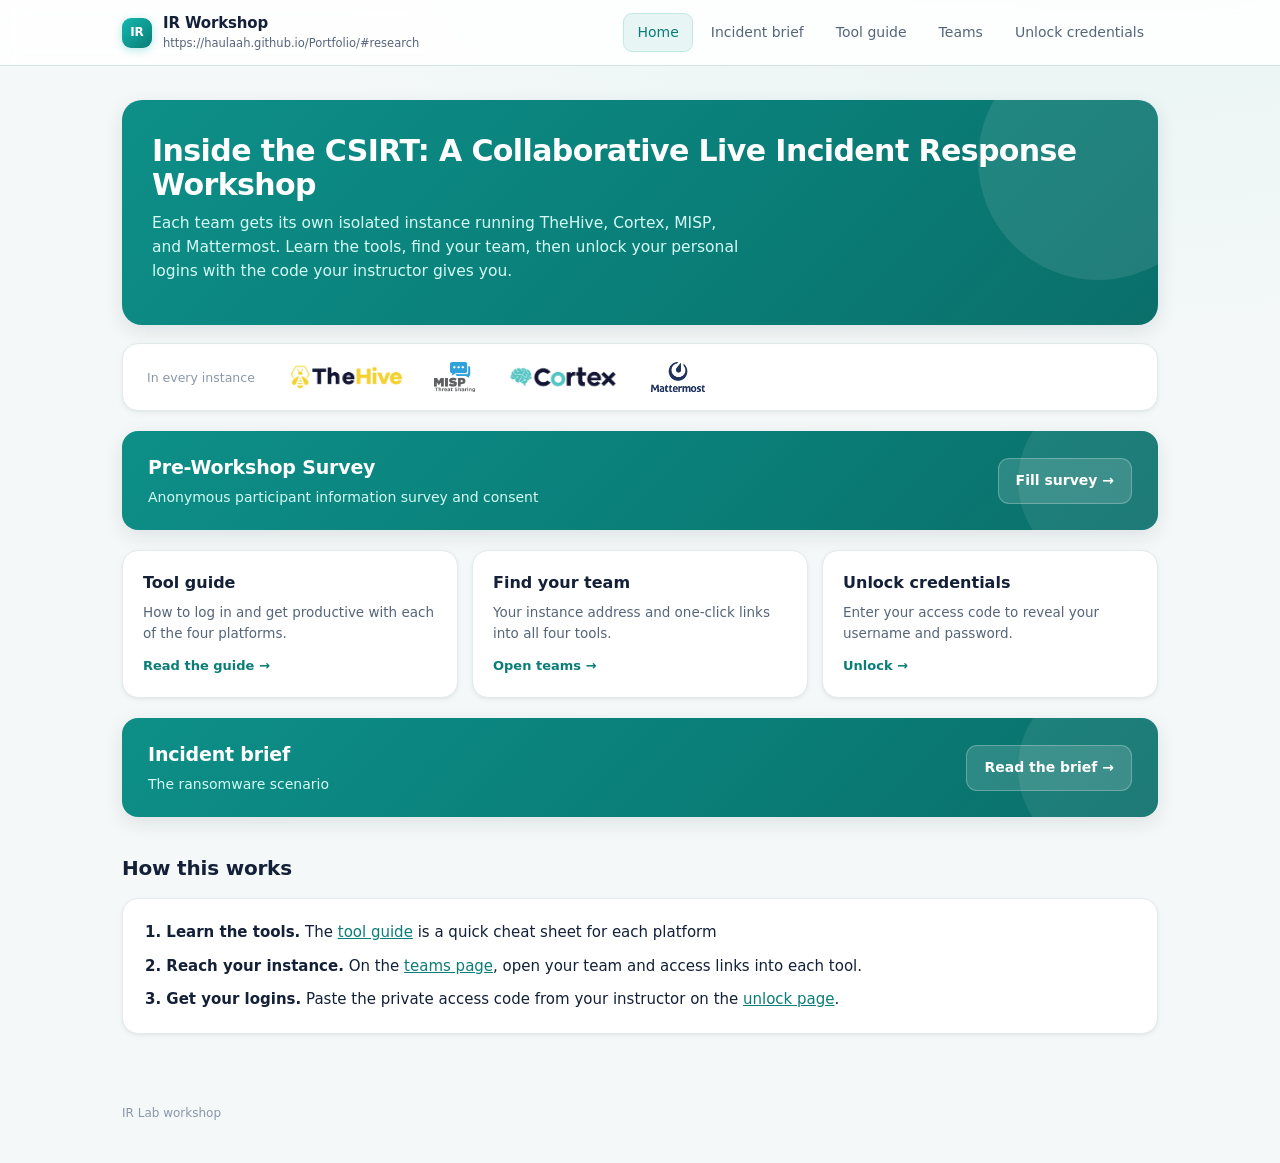
==== ir-workshop/index.html @ c76a2231 "Update index.html" ====
<!doctype html><html lang="en"><head>
<meta charset="utf-8"><meta name="viewport" content="width=device-width, initial-scale=1">
<title>Home · IR Lab</title>
<link rel="stylesheet" href="assets/app.css">
</head><body>
<svg width="0" height="0" style="position:absolute"><defs>
<g id="i-copy"><rect x="9" y="9" width="11" height="11" rx="2" fill="none" stroke="currentColor" stroke-width="1.6"/><path d="M5 15V5a2 2 0 0 1 2-2h8" fill="none" stroke="currentColor" stroke-width="1.6"/></g>
<g id="i-ext"><path d="M14 4h6v6M20 4l-9 9M18 13v5a2 2 0 0 1-2 2H6a2 2 0 0 1-2-2V8a2 2 0 0 1 2-2h5" fill="none" stroke="currentColor" stroke-width="1.6"/></g>
</defs></svg>
<header class="top"><div class="top-in">
  <a class="brand" href="index.html"><span class="mk">IR</span>
    <div>IR Workshop<small>https://haulaah.github.io/Portfolio/#research</small></div></a>
  <nav class="nav"><a href="index.html" class="on">Home</a><a href="brief.html" class="">Incident brief</a><a href="guide.html" class="">Tool guide</a><a href="teams.html" class="">Teams</a><a href="unlock.html" class="">Unlock credentials</a></nav>
</div></header>
<main class="wrap">
<div class="hero">
  <h1>Inside the CSIRT: A Collaborative Live Incident Response Workshop</h1>
  <p class="lead">Each team gets its own isolated instance running TheHive, Cortex, MISP, and Mattermost. Learn the tools, find your team, then unlock your personal logins with the code your instructor gives you.</p>
</div>
<div class="logostrip"><span class="ls-label">In every instance</span><img src="assets/logos/thehive.png" alt="TheHive"><img src="assets/logos/misp.png" alt="MISP"><img src="assets/logos/cortex.png" alt="Cortex"><img src="assets/logos/mattermost.webp" alt="Mattermost"></div>
<a class="brief-banner" href="https://docs.google.com/forms/d/e/1FAIpQLSd-Os0La--dAnZPZ1Aqywe9yTbO_Ecvh_kbhk8vtULIq2mbrw/viewform">
  <div class="bb-text"><h3>Pre-Workshop Survey</h3><p>Anonymous participant information survey and consent </p></div>
  <span class="bb-cta">Fill survey →</span>
</a>
<div class="tiles3">
  <a class="navtile" href="guide.html"><h3>Tool guide</h3><p>How to log in and get productive with each of the four platforms.</p><span class="go">Read the guide →</span></a>
  <a class="navtile" href="teams.html"><h3>Find your team</h3><p>Your instance address and one-click links into all four tools.</p><span class="go">Open teams →</span></a>
  <a class="navtile" href="unlock.html"><h3>Unlock credentials</h3><p>Enter your access code to reveal your username and password.</p><span class="go">Unlock →</span></a>
</div>
<a class="brief-banner" href="brief.html">
  <div class="bb-text"><h3>Incident brief</h3><p>The ransomware scenario</p></div>
  <span class="bb-cta">Read the brief →</span>
</a>
<h2>How this works</h2>
<div class="card">
<p style="margin:0 0 10px"><b>1. Learn the tools.</b> The <a href="guide.html" style="color:var(--teal-ink)">tool guide</a> is a quick cheat sheet for each platform </p>
<p style="margin:0 0 10px"><b>2. Reach your instance.</b> On the <a href="teams.html" style="color:var(--teal-ink)">teams page</a>, open your team and access links into each tool.</p>
<p style="margin:0"><b>3. Get your logins.</b> Paste the private access code from your instructor on the <a href="unlock.html" style="color:var(--teal-ink)">unlock page</a>.</p>
</div></main>
<footer class="foot">IR Lab workshop </footer>
<script>
document.addEventListener('click',function(e){
 var b=e.target.closest('.btn-copy'); if(b){var t=b.getAttribute('data-copy');
  var d=function(){b.classList.add('done');setTimeout(function(){b.classList.remove('done')},1000)};
  if(navigator.clipboard&&navigator.clipboard.writeText){navigator.clipboard.writeText(t).then(d).catch(f)}else f();
  function f(){var a=document.createElement('textarea');a.value=t;a.style.position='fixed';a.style.opacity=0;
   document.body.appendChild(a);a.select();try{document.execCommand('copy');d()}catch(_){}document.body.removeChild(a)}
  return}
 var r=e.target.closest('.reveal'); if(r){var s=r.parentNode.querySelector('.secret');if(s){s.classList.toggle('show');
  r.textContent=s.classList.contains('show')?'Hide':'Show'}}
});
</script></body></html>
---- ir-workshop/assets/app.css ----
:root{
 --bg:#f4f8f8;--panel:#ffffff;--ink:#132038;--mut:#566579;--mut2:#8a97a8;
 --line:#e2ecea;--line2:#d3e3e0;
 --teal:#14b8b0;--teal-ink:#0a7d77;--teal-btn:#0c8078;--teal-tint:#e7f6f4;
 --warn:#b5451b;--ok:#16a34a;
 --shadow:0 1px 2px rgba(19,32,56,.04),0 2px 6px rgba(19,32,56,.05);
 --shadow2:0 6px 20px rgba(19,32,56,.10);
 --mono:ui-monospace,SFMono-Regular,"SF Mono",Menlo,Consolas,monospace;
 --sans:-apple-system,BlinkMacSystemFont,"Segoe UI",Inter,Roboto,system-ui,sans-serif;}
*{box-sizing:border-box}html{scroll-behavior:smooth}
body{margin:0;background:
 radial-gradient(900px 500px at 88% -12%,#d8f1ee80,transparent),var(--bg);
 color:var(--ink);font-family:var(--sans);font-size:15px;line-height:1.55;-webkit-font-smoothing:antialiased}
a{color:inherit}code{font-family:var(--mono)}
.top{position:sticky;top:0;z-index:30;background:#ffffffdd;backdrop-filter:blur(10px);border-bottom:1px solid var(--line2)}
.top-in{max-width:1080px;margin:0 auto;padding:12px 22px;display:flex;align-items:center;gap:22px;flex-wrap:wrap}
.brand{display:flex;align-items:center;gap:11px;text-decoration:none;font-weight:680;letter-spacing:-.01em;color:var(--ink)}
.brand .mk{width:30px;height:30px;border-radius:9px;display:grid;place-items:center;background:linear-gradient(135deg,#14b8b0,#0a7d77);color:#fff;font-size:12px;font-weight:700;box-shadow:0 2px 8px #14b8b055}
.brand small{display:block;font-weight:500;color:var(--mut);font-size:11.5px;letter-spacing:0}
.nav{display:flex;gap:4px;margin-left:auto;flex-wrap:wrap}
.nav a{padding:8px 13px;border-radius:9px;text-decoration:none;color:var(--mut);font-size:14px;border:1px solid transparent}
.nav a:hover{color:var(--ink);background:#eef4f3}
.nav a.on{color:var(--teal-ink);background:var(--teal-tint);border-color:#c3e8e3}
.wrap{max-width:1080px;margin:0 auto;padding:34px 22px 70px}
.foot{max-width:1080px;margin:0 auto;padding:0 22px 40px;color:var(--mut2);font-size:12px}
h1{font-size:30px;letter-spacing:-.02em;margin:0 0 10px;font-weight:720;line-height:1.12}
h2{font-size:20px;letter-spacing:-.01em;margin:36px 0 14px;font-weight:680}
.lead{color:var(--mut);max-width:66ch;margin:0 0 8px;font-size:15.5px}
.card{background:var(--panel);border:1px solid var(--line);border-radius:16px;padding:22px;box-shadow:var(--shadow)}
.mono{font-family:var(--mono);font-size:13px;word-break:break-all}
.btn-copy{display:inline-grid;place-items:center;width:24px;height:24px;margin-left:4px;border-radius:6px;background:#fff;border:1px solid var(--line2);color:var(--mut);cursor:pointer;transition:.12s;vertical-align:middle}
.btn-copy:hover{color:var(--teal-ink);border-color:var(--teal)}.btn-copy.done{color:#fff;background:var(--ok);border-color:var(--ok)}
.pill{display:inline-flex;align-items:center;gap:6px;padding:5px 11px;border-radius:20px;background:#fff;border:1px solid var(--line2);font-size:12.5px;color:var(--mut)}
.warnbar{border:1px solid #f0d3c4;background:#fdf4ee;border-radius:12px;padding:14px 16px;color:#7a4a2f;font-size:13.5px;margin:0 0 26px}
.warnbar b{color:var(--warn)}
/* hero + home */
.hero{background:linear-gradient(135deg,#0d8f88,#0a7d77 60%,#0b6f6a);color:#eafffb;border-radius:20px;padding:34px 30px;box-shadow:var(--shadow2);position:relative;overflow:hidden}
.hero::after{content:"";position:absolute;right:-60px;top:-60px;width:240px;height:240px;border-radius:50%;background:#ffffff18}
.hero h1{color:#fff}.hero .lead{color:#d4fbf5;max-width:60ch}
.stats{display:flex;gap:30px;margin-top:22px;flex-wrap:wrap}
.stat b{display:block;font-size:26px;font-family:var(--mono);letter-spacing:-.02em;color:#fff}
.stat span{font-size:12px;color:#bff1ea}
.logostrip{display:flex;align-items:center;gap:30px;flex-wrap:wrap;background:#fff;border:1px solid var(--line);border-radius:16px;padding:18px 24px;margin-top:18px;box-shadow:var(--shadow)}
.logostrip img{height:30px;width:auto}
.logostrip .ls-label{font-size:12.5px;color:var(--mut2);margin-right:4px}
.tiles3{display:grid;grid-template-columns:repeat(3,1fr);gap:14px;margin-top:20px}
@media(max-width:800px){.tiles3{grid-template-columns:1fr}}
.navtile{display:block;text-decoration:none;background:var(--panel);border:1px solid var(--line);border-radius:16px;padding:20px;transition:.14s;box-shadow:var(--shadow)}
.navtile:hover{border-color:var(--teal);transform:translateY(-2px);box-shadow:var(--shadow2)}
.navtile h3{margin:0 0 6px;font-size:16px}.navtile p{margin:0;color:var(--mut);font-size:13.5px}
.navtile .go{color:var(--teal-ink);font-size:13px;margin-top:12px;display:inline-flex;align-items:center;gap:6px;font-weight:600}
/* guide */
.tool{border:1px solid var(--line);border-radius:16px;padding:22px;margin:14px 0;position:relative;overflow:hidden;background:var(--panel);box-shadow:var(--shadow)}
.tool::before{content:"";position:absolute;left:0;top:0;bottom:0;width:4px;background:var(--accent)}
.tool-h{display:flex;align-items:center;gap:14px;flex-wrap:wrap;margin-bottom:6px}
.tlogo{height:38px;width:auto;display:block}
.tool-h .port{font-family:var(--mono);font-size:12px;color:var(--mut2)}
.tool-h .tag{margin-left:auto;font-size:12px;color:var(--teal-ink);background:var(--teal-tint);border:1px solid #c3e8e3;padding:4px 11px;border-radius:20px}
.tool .desc{color:var(--mut);margin:8px 0 15px;max-width:70ch}
.steps{list-style:none;padding:0;margin:0;counter-reset:s}
.steps li{counter-increment:s;position:relative;padding:8px 0 8px 36px;border-bottom:1px solid var(--line);font-size:14px}
.steps li:last-child{border-bottom:0}
.steps li::before{content:counter(s);position:absolute;left:0;top:7px;width:23px;height:23px;border-radius:7px;background:var(--teal-tint);border:1px solid #c3e8e3;color:var(--teal-ink);font-family:var(--mono);font-size:12px;display:grid;place-items:center;font-weight:600}
.tips{margin:14px 0 0;padding:12px 14px;background:#f6faf9;border:1px solid var(--line);border-radius:10px;font-size:13px;color:var(--mut)}
.tips b{color:var(--ink)}
/* teams */
.grid{display:grid;grid-template-columns:repeat(3,1fr);gap:13px}
@media(max-width:820px){.grid{grid-template-columns:repeat(2,1fr)}}
@media(max-width:520px){.grid{grid-template-columns:1fr}}
.tcard{display:block;text-decoration:none;background:var(--panel);border:1px solid var(--line);border-radius:14px;padding:16px;transition:.14s;box-shadow:var(--shadow)}
.tcard:hover{border-color:var(--teal);transform:translateY(-2px);box-shadow:var(--shadow2)}
.tcard .nm{font-family:var(--mono);font-size:17px;font-weight:650;display:flex;align-items:center;gap:9px;color:var(--ink)}
.tcard .live{width:8px;height:8px;border-radius:50%;background:var(--ok);box-shadow:0 0 0 3px #16a34a22}
.tcard .ip{font-family:var(--mono);font-size:12.5px;color:var(--teal-ink);margin-top:9px}
.tcard .rg{font-size:12px;color:var(--mut2);margin-top:3px}
/* team detail + unlock links */
.toollinks{display:grid;grid-template-columns:repeat(2,1fr);gap:11px;margin-top:18px}
@media(max-width:560px){.toollinks{grid-template-columns:1fr}}
.tl{display:flex;align-items:center;gap:14px;text-decoration:none;background:var(--panel);border:1px solid var(--line);border-radius:12px;padding:14px 16px;transition:.14s;box-shadow:var(--shadow)}
.tl:hover{border-color:var(--accent);transform:translateY(-1px);box-shadow:var(--shadow2)}
.tl-logo{height:22px;width:auto;flex:0 0 auto}
.tl .tu{font-family:var(--mono);font-size:12px;color:var(--mut)}
.tl .arrow{margin-left:auto;color:var(--mut2)}
.roster{margin-top:24px;border:1px solid var(--line);border-radius:14px;overflow:hidden;box-shadow:var(--shadow)}
.roster table{width:100%;border-collapse:collapse;font-size:13.5px;background:#fff}
.roster th,.roster td{text-align:left;padding:10px 14px;border-bottom:1px solid var(--line)}
.roster th{background:#f6faf9;color:var(--mut);font-weight:650;font-size:12px}
.roster tr:last-child td{border-bottom:0}
.roster .num{font-family:var(--mono);color:var(--teal-ink)}
.r-admin{color:#b7791f;font-weight:600}.r-read{color:#2f6bd8}.r-member{color:var(--mut)}
.back{display:inline-flex;align-items:center;gap:7px;color:var(--mut);text-decoration:none;font-size:13px;margin-bottom:14px}
.back:hover{color:var(--teal-ink)}
/* unlock */
.unlock-box{max-width:540px}
.field{display:flex;gap:9px;margin-top:16px}
.field input{flex:1;padding:13px 15px;border-radius:11px;background:#fff;border:1px solid var(--line2);color:var(--ink);font-family:var(--mono);font-size:15px;letter-spacing:.04em;outline:none}
.field input:focus{border-color:var(--teal);box-shadow:0 0 0 3px #14b8b033}
.field button{padding:13px 22px;border-radius:11px;background:var(--teal-btn);border:1px solid var(--teal-btn);color:#fff;font-weight:650;font-size:14px;cursor:pointer;transition:.12s}
.field button:hover{background:#0a6f68}.field button:disabled{opacity:.55;cursor:default}
.err{color:var(--warn);font-size:13px;margin-top:10px;min-height:18px}
.result{margin-top:26px}
.who{display:flex;align-items:center;gap:13px;margin-bottom:16px}
.who .av{width:48px;height:48px;border-radius:12px;display:grid;place-items:center;font-family:var(--mono);font-weight:650;background:var(--teal-tint);border:1px solid #c3e8e3;color:var(--teal-ink);font-size:16px}
.who .nm2{font-size:19px;font-weight:700}.who .sub2{color:var(--mut);font-size:13px}
.credrow{display:flex;align-items:center;gap:10px;flex-wrap:wrap;padding:11px 0;border-bottom:1px solid var(--line)}
.credrow .k{flex:0 0 96px;font-size:12px;color:var(--mut2)}
.credtool{border:1px solid var(--line);border-radius:12px;padding:15px;margin-top:11px;position:relative;background:#fff;box-shadow:var(--shadow)}
.credtool::before{content:"";position:absolute;left:0;top:0;bottom:0;width:4px;background:var(--accent);border-radius:4px 0 0 4px}
.credtool .ch{display:flex;align-items:center;gap:10px;margin-bottom:10px}
.ct-logo{height:22px;width:auto}.credtool .ch .role{margin-left:auto;font-size:12px}
.credtool a.open{font-family:var(--mono);font-size:12px;color:var(--teal-ink);text-decoration:none}
.credtool a.open:hover{text-decoration:underline}
.secret{font-family:var(--mono);font-size:14px;color:var(--ink)}
.secret .dots{letter-spacing:2px;color:var(--mut2)}.secret .val{display:none}.secret.show .dots{display:none}.secret.show .val{display:inline}
.reveal{background:#fff;border:1px solid var(--line2);color:var(--mut);border-radius:6px;padding:3px 10px;font-size:12px;cursor:pointer}
.reveal:hover{color:var(--teal-ink);border-color:var(--teal)}
.hidden{display:none!important}
.jump{display:flex;gap:8px;flex-wrap:wrap;margin:16px 0 4px}
.jump a{text-decoration:none}.jump a:hover{border-color:var(--teal);color:var(--teal-ink)}
.sees{list-style:none;padding:0;margin:8px 0 0}
.sees li{position:relative;padding:7px 0 7px 24px;border-bottom:1px solid var(--line);font-size:14px}
.sees li:last-child{border-bottom:0}
.sees li::before{content:"";position:absolute;left:3px;top:14px;width:8px;height:8px;border-radius:2px;background:var(--teal);transform:rotate(45deg)}
.timeline{position:relative;margin:10px 0 0;padding-left:24px}
.timeline::before{content:"";position:absolute;left:7px;top:8px;bottom:8px;width:2px;background:var(--line2)}
.ev{position:relative;padding:13px 0;border-bottom:1px solid var(--line)}
.ev:last-child{border-bottom:0}
.ev::before{content:"";position:absolute;left:-21px;top:17px;width:11px;height:11px;border-radius:50%;background:#fff;border:2px solid var(--teal)}
.ev.crit::before{border-color:var(--warn)}
.ev .t{font-family:var(--mono);font-size:12.5px;color:var(--teal-ink)}
.ev.crit .t{color:var(--warn)}
.ev .row{display:flex;gap:7px;flex-wrap:wrap;align-items:center;margin:5px 0}
.ev .host{font-family:var(--mono);font-size:11.5px;background:#eef2f7;border:1px solid #dbe3ec;color:#31405a;padding:2px 8px;border-radius:20px}
.ev .type{font-size:11.5px;background:var(--teal-tint);border:1px solid #c3e8e3;color:var(--teal-ink);padding:2px 8px;border-radius:20px}
.ev.crit .type{background:#fdf0ea;border-color:#f0d3c4;color:var(--warn)}
.ev .ind{font-family:var(--mono);font-size:12px;color:var(--ink);background:#fff;border:1px dashed var(--line2);padding:2px 8px;border-radius:6px}
.ev .d{color:var(--mut);font-size:13.5px}
.phases{display:flex;gap:8px;flex-wrap:wrap;margin:12px 0 0}
.phase{font-size:12.5px;color:var(--teal-ink);background:var(--teal-tint);border:1px solid #c3e8e3;padding:5px 12px;border-radius:20px;font-weight:600}
.blist{margin:6px 0 0;padding-left:18px;color:var(--mut);font-size:14px}.blist li{margin:5px 0}
.mono-cell{font-family:var(--mono);font-size:12.5px;color:var(--ink);word-break:break-all}
.brief-banner{display:flex;align-items:center;justify-content:space-between;gap:20px;flex-wrap:wrap;text-decoration:none;margin-top:20px;padding:22px 26px;border-radius:16px;background:linear-gradient(135deg,#0d8f88,#0a7d77 60%,#0b6f6a);color:#eafffb;box-shadow:var(--shadow2);position:relative;overflow:hidden;transition:.14s}
.brief-banner::after{content:"";position:absolute;right:-40px;top:-40px;width:180px;height:180px;border-radius:50%;background:#ffffff14}
.brief-banner:hover{transform:translateY(-2px)}
.brief-banner .bb-text{position:relative;z-index:1}
.brief-banner .bb-text h3{margin:0 0 4px;color:#fff;font-size:19px;letter-spacing:-.01em}
.brief-banner .bb-text p{margin:0;color:#d4fbf5;font-size:14px;max-width:62ch}
.brief-banner .bb-cta{position:relative;z-index:1;flex:0 0 auto;background:#ffffff24;border:1px solid #ffffff40;color:#fff;padding:11px 17px;border-radius:11px;font-weight:650;font-size:14px;white-space:nowrap}
.brief-banner:hover .bb-cta{background:#ffffff33}
@media print{.top,.nav,.field,.btn-copy,.reveal{display:none!important}
 body{background:#fff}.secret .val{display:inline}.secret .dots{display:none}
 .card,.tool,.credtool,.tl{box-shadow:none}}
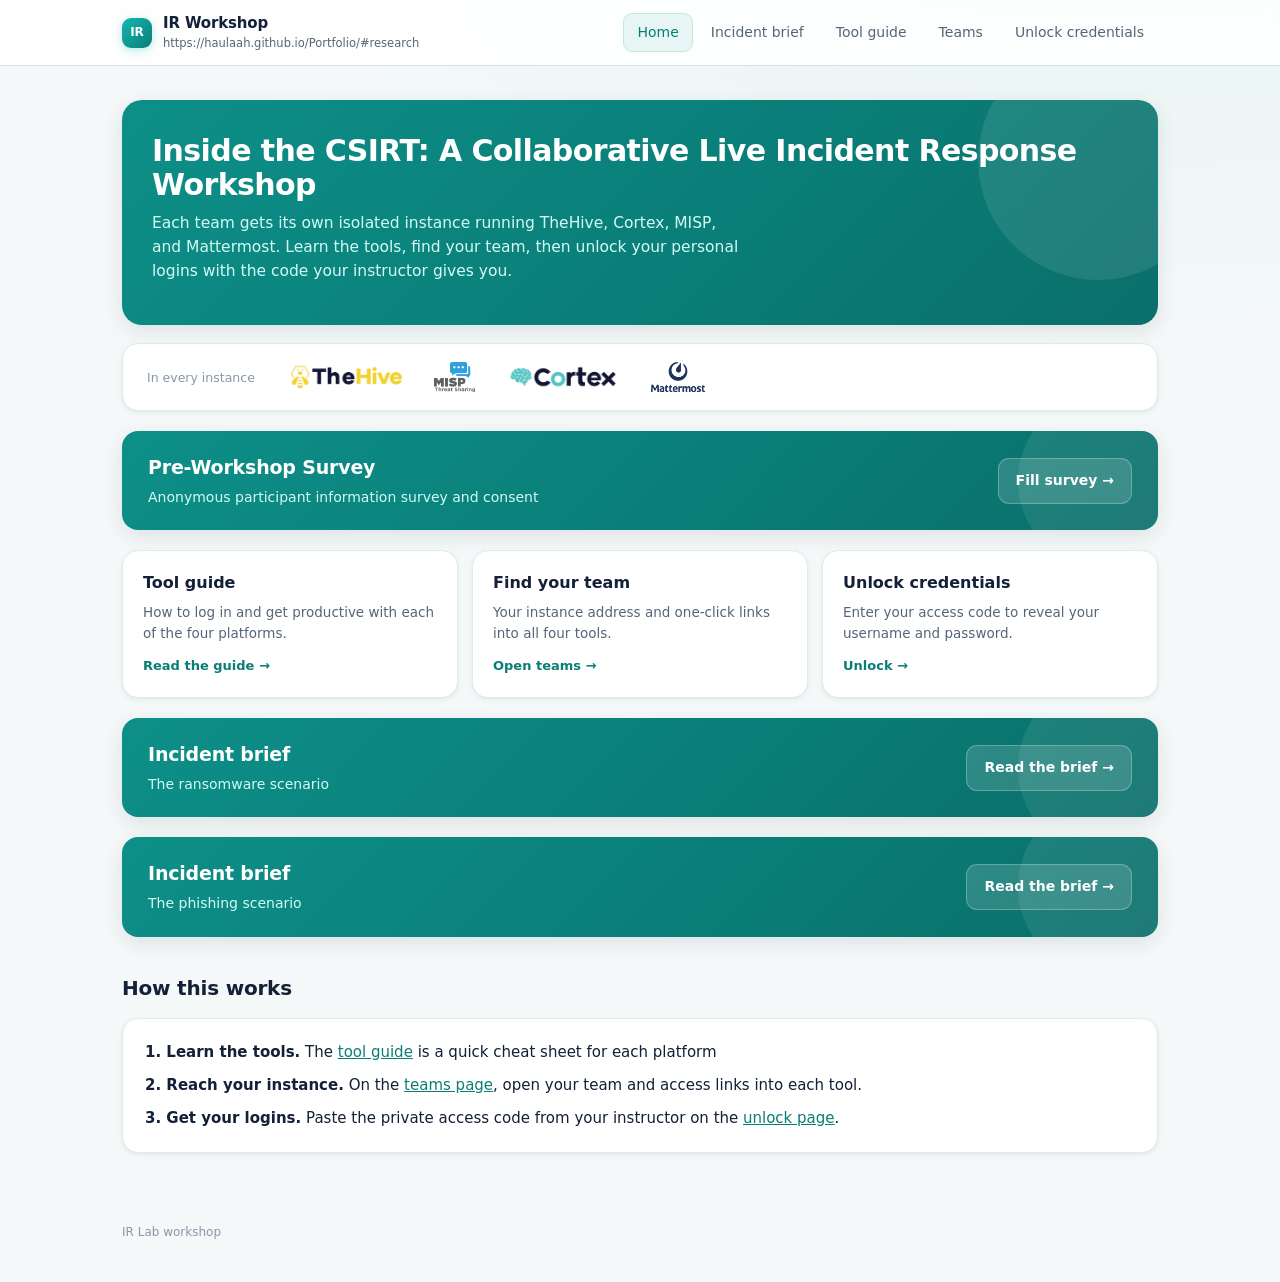
==== commit c27c7449: "Update index.html" ====
--- a/ir-workshop/index.html
+++ b/ir-workshop/index.html
@@ -18,7 +18,7 @@
   <p class="lead">Each team gets its own isolated instance running TheHive, Cortex, MISP, and Mattermost. Learn the tools, find your team, then unlock your personal logins with the code your instructor gives you.</p>
 </div>
 <div class="logostrip"><span class="ls-label">In every instance</span><img src="assets/logos/thehive.png" alt="TheHive"><img src="assets/logos/misp.png" alt="MISP"><img src="assets/logos/cortex.png" alt="Cortex"><img src="assets/logos/mattermost.webp" alt="Mattermost"></div>
-<a class="brief-banner" href="https://docs.google.com/forms/d/e/1FAIpQLSd-Os0La--dAnZPZ1Aqywe9yTbO_Ecvh_kbhk8vtULIq2mbrw/viewform">
+<a class="brief-banner" href="#">
   <div class="bb-text"><h3>Pre-Workshop Survey</h3><p>Anonymous participant information survey and consent </p></div>
   <span class="bb-cta">Fill survey →</span>
 </a>
@@ -27,10 +27,16 @@
   <a class="navtile" href="teams.html"><h3>Find your team</h3><p>Your instance address and one-click links into all four tools.</p><span class="go">Open teams →</span></a>
   <a class="navtile" href="unlock.html"><h3>Unlock credentials</h3><p>Enter your access code to reveal your username and password.</p><span class="go">Unlock →</span></a>
 </div>
-<a class="brief-banner" href="brief.html">
+<a class="brief-banner" href="#">
   <div class="bb-text"><h3>Incident brief</h3><p>The ransomware scenario</p></div>
   <span class="bb-cta">Read the brief →</span>
 </a>
+
+<a class="brief-banner" href="#">
+  <div class="bb-text"><h3>Incident brief</h3><p>The phishing scenario</p></div>
+  <span class="bb-cta">Read the brief →</span>
+</a>
+  
 <h2>How this works</h2>
 <div class="card">
 <p style="margin:0 0 10px"><b>1. Learn the tools.</b> The <a href="guide.html" style="color:var(--teal-ink)">tool guide</a> is a quick cheat sheet for each platform </p>
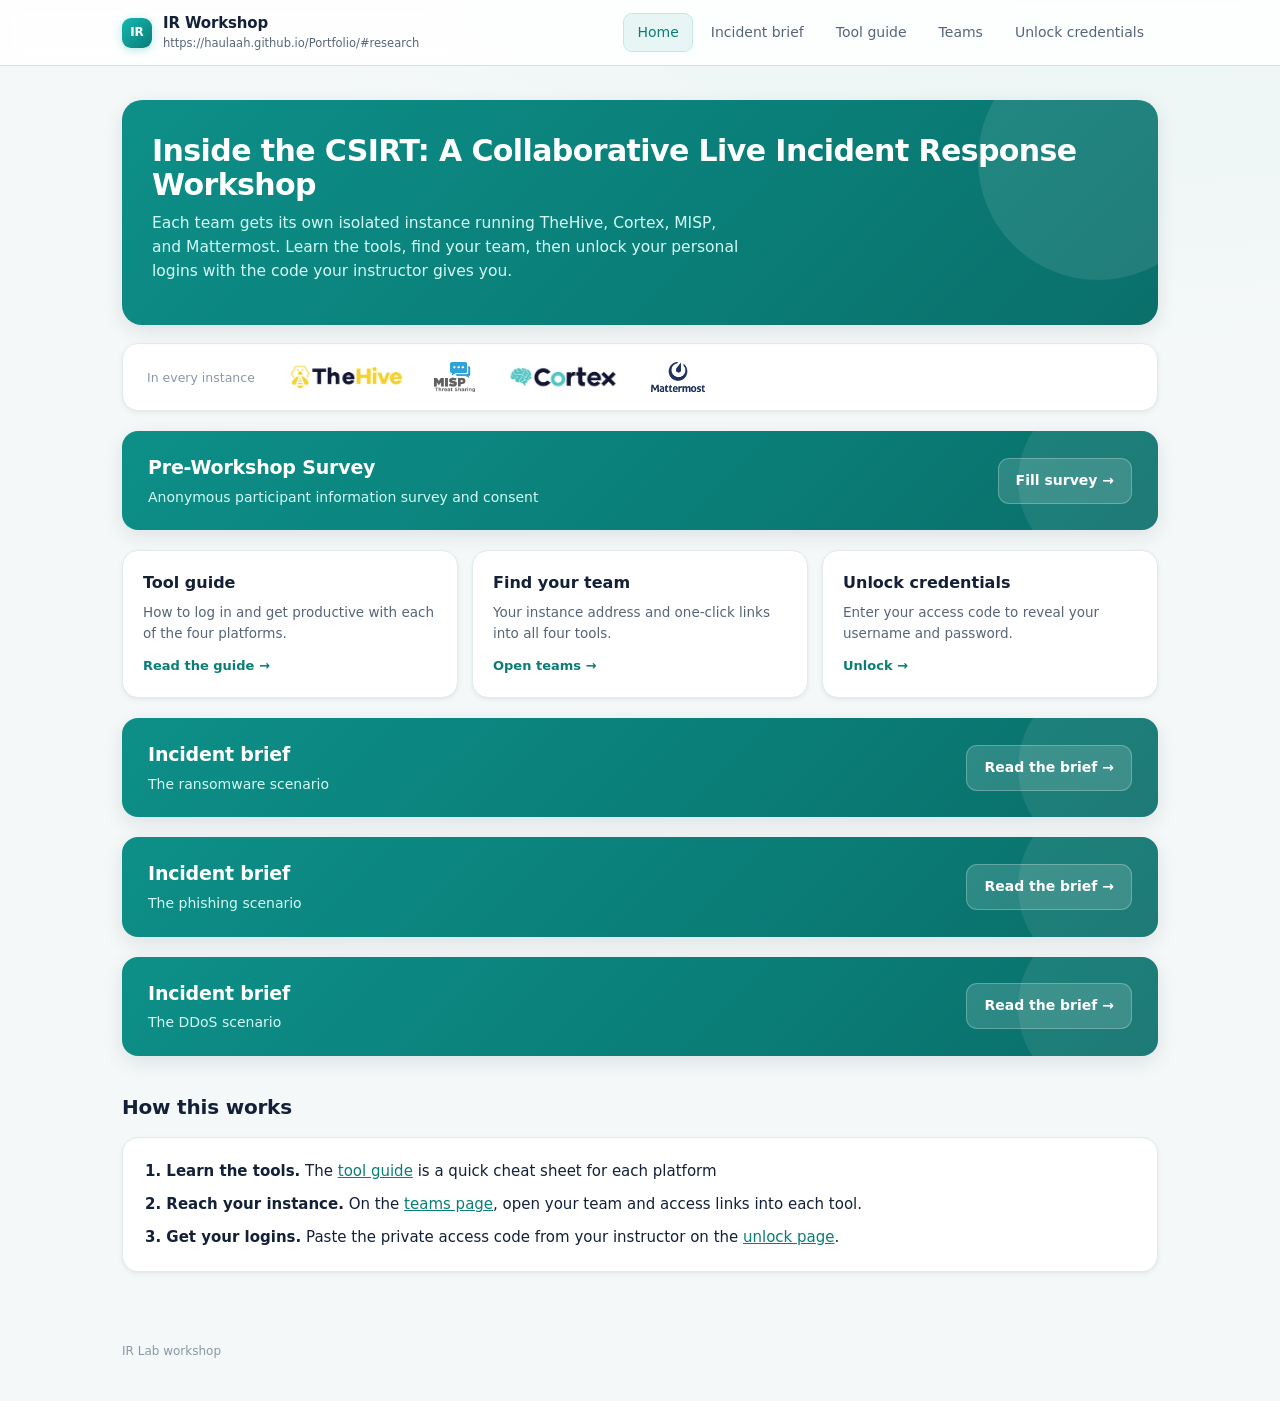
==== commit eae3f87a: "Update index.html" ====
--- a/ir-workshop/index.html
+++ b/ir-workshop/index.html
@@ -37,6 +37,11 @@
   <span class="bb-cta">Read the brief →</span>
 </a>
   
+<a class="brief-banner" href="#">
+  <div class="bb-text"><h3>Incident brief</h3><p>The DDoS scenario</p></div>
+  <span class="bb-cta">Read the brief →</span>
+</a>
+  
 <h2>How this works</h2>
 <div class="card">
 <p style="margin:0 0 10px"><b>1. Learn the tools.</b> The <a href="guide.html" style="color:var(--teal-ink)">tool guide</a> is a quick cheat sheet for each platform </p>
